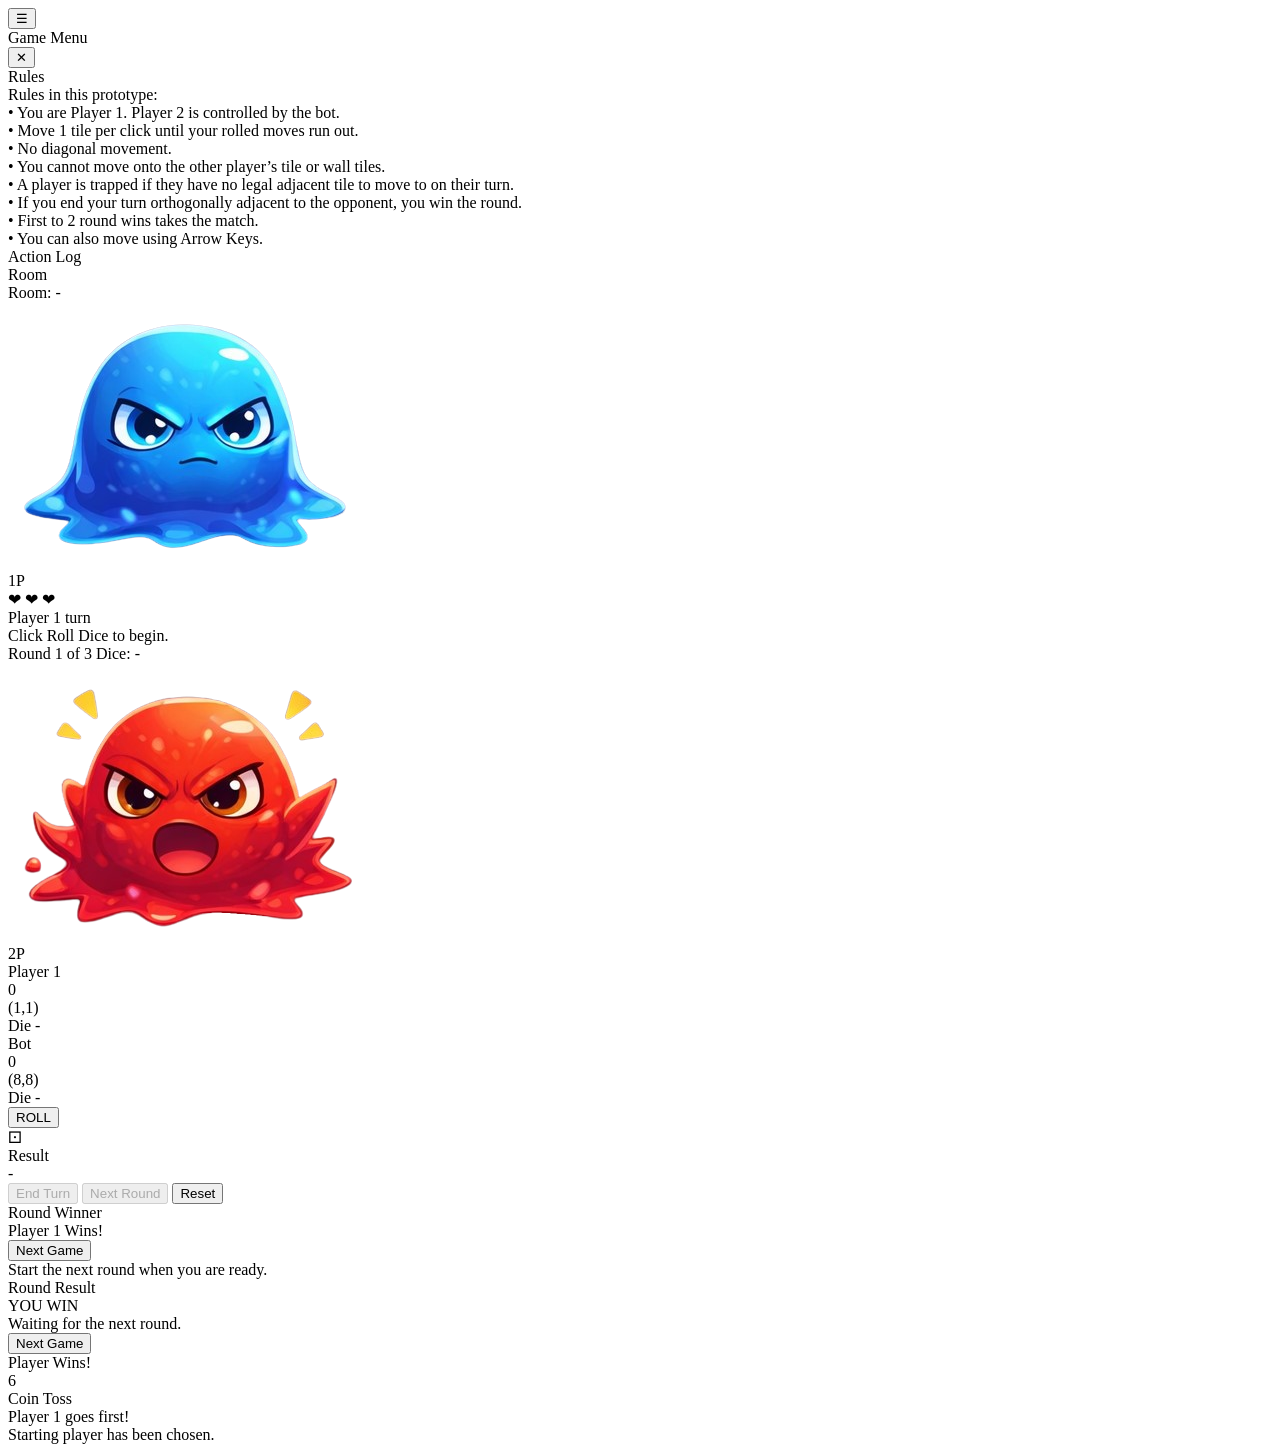
==== index.html @ a13361d9 "Rename mobile_index.html to index.html" ====
<!DOCTYPE html>
<html lang="en">
<head>
  <meta charset="UTF-8" />
  <meta name="viewport" content="width=device-width, initial-scale=1.0, viewport-fit=cover" />
  <title>Dice Corner Duel</title>
  <link rel="stylesheet" href="./style.css" />
</head>
<body>
  <button id="menuToggle" class="menu-toggle floating-menu" aria-label="Open menu">☰</button>

  <div id="drawerOverlay" class="drawer-overlay"></div>

  <aside id="sideDrawer" class="side-drawer">
    <div class="drawer-header">
      <div class="drawer-title">Game Menu</div>
      <button id="closeDrawer" class="drawer-close">✕</button>
    </div>

    <div class="drawer-section">
      <div class="section-title">Rules</div>
      <div class="help">
        Rules in this prototype:<br>
        • You are Player 1. Player 2 is controlled by the bot.<br>
        • Move 1 tile per click until your rolled moves run out.<br>
        • No diagonal movement.<br>
        • You cannot move onto the other player’s tile or wall tiles.<br>
        • A player is trapped if they have no legal adjacent tile to move to on their turn.<br>
        • If you end your turn orthogonally adjacent to the opponent, you win the round.<br>
        • First to 2 round wins takes the match.<br>
        • You can also move using Arrow Keys.
      </div>
    </div>

    <div class="drawer-section">
      <div class="section-title">Action Log</div>
      <div id="log" class="log"></div>
    </div>

    <div class="drawer-section compact-room">
      <div class="section-title">Room</div>
      <div id="roomStatusText" class="status-chip">Room: -</div>
    </div>
  </aside>

  <div class="mobile-shell">
    <div class="phone-frame">
      <div class="phone-notch"></div>

      <main class="game-screen">
        <header class="top-bar wood-panel">
          <div class="portrait-side left-side">
            <div class="portrait-frame blue-ring">
              <img src="./assets/blue-removebg-preview.png" alt="Player 1 portrait" class="portrait-image" onerror="this.style.display='none'">
            </div>
            <div class="badge badge-blue">1P</div>
          </div>

          <div class="center-status">
            <div class="heart-row" aria-hidden="true">
              <span class="heart">❤</span>
              <span class="heart">❤</span>
              <span class="heart">❤</span>
            </div>
            <div id="turnText" class="turn-main">Player 1 turn</div>
            <div id="phaseText" class="phase-sub">Click Roll Dice to begin.</div>
            <div class="meta-row">
              <span id="roundText">Round 1 of 3</span>
              <span id="diceText">Dice: -</span>
            </div>
          </div>

          <div class="portrait-side right-side">
            <div class="portrait-frame red-ring">
              <img src="./assets/red-removebg-preview.png" alt="Player 2 portrait" class="portrait-image" onerror="this.style.display='none'">
            </div>
            <div class="badge badge-red">2P</div>
          </div>
        </header>

        <section class="arena-shell">
          <div class="arena-frame">
            <div id="board" class="board"></div>
          </div>

          <div class="side-stats left-stats wood-mini">
            <div class="stat-label" id="p1Name">Player 1</div>
            <div class="stat-value" id="p1Score">0</div>
            <div class="stat-sub" id="p1Pos">(1,1)</div>
            <div class="stat-dice">Die <span id="p1Dice">-</span></div>
          </div>

          <div class="side-stats right-stats wood-mini">
            <div class="stat-label" id="p2Name">Bot</div>
            <div class="stat-value" id="p2Score">0</div>
            <div class="stat-sub" id="p2Pos">(8,8)</div>
            <div class="stat-dice">Die <span id="p2Dice">-</span></div>
          </div>
        </section>

        <footer class="bottom-panel wood-panel">
          <div class="roll-section">
            <button id="rollBtn" class="roll-button">ROLL</button>
            <div class="dice-readout">
              <div class="mini-die" aria-hidden="true">⚀</div>
              <div class="dice-number-wrap">
                <div class="dice-number-label">Result</div>
                <div class="dice-number" id="mobileDiceValue">-</div>
              </div>
            </div>
          </div>

          <div class="bottom-actions-inline">
            <button id="endTurnBtn" class="secondary action-small" disabled>End Turn</button>
            <button id="newRoundBtn" class="ghost action-small" disabled>Next Round</button>
            <button id="resetMatchBtn" class="ghost action-small danger-outline">Reset</button>
          </div>
        </footer>
      </main>
    </div>
  </div>

  <div id="winnerPopup" class="popup-overlay">
    <div class="popup-card">
      <div class="popup-title">Round Winner</div>
      <div id="winnerPopupText" class="popup-value">Player 1 Wins!</div>
      <div class="popup-actions">
        <button id="nextRoundPopupBtn" class="secondary">Next Game</button>
      </div>
      <div class="popup-subtext">Start the next round when you are ready.</div>
    </div>
  </div>

  <div id="resultPopup" class="popup-overlay">
    <div class="popup-card">
      <div class="popup-title">Round Result</div>
      <div id="resultPopupText" class="popup-value">YOU WIN</div>
      <div id="resultPopupSubtext" class="popup-subtext">Waiting for the next round.</div>
      <div class="popup-actions">
        <button id="resultNextBtn" class="secondary">Next Game</button>
      </div>
    </div>
  </div>

  <div id="winBubble">Player Wins!</div>
  <div id="dicePopBubble">6</div>

  <div id="coinTossPopup" class="popup-overlay">
    <div class="popup-card">
      <div class="popup-title">Coin Toss</div>
      <div id="coinTossText" class="popup-value">Player 1 goes first!</div>
      <div class="popup-subtext">Starting player has been chosen.</div>
    </div>
  </div>

  <script type="module" src="./game.js"></script>
  <script>
    const syncMobileDice = () => {
      const diceText = document.getElementById('diceText');
      const mobileDiceValue = document.getElementById('mobileDiceValue');
      if (!diceText || !mobileDiceValue) return;
      const match = diceText.textContent.match(/Dice:\s*([^|]+)/i);
      mobileDiceValue.textContent = match ? match[1].trim() : '-';
    };

    const obs = new MutationObserver(syncMobileDice);
    window.addEventListener('DOMContentLoaded', () => {
      const diceText = document.getElementById('diceText');
      if (diceText) obs.observe(diceText, { childList: true, characterData: true, subtree: true });
      syncMobileDice();
    });
  </script>
</body>
</html>
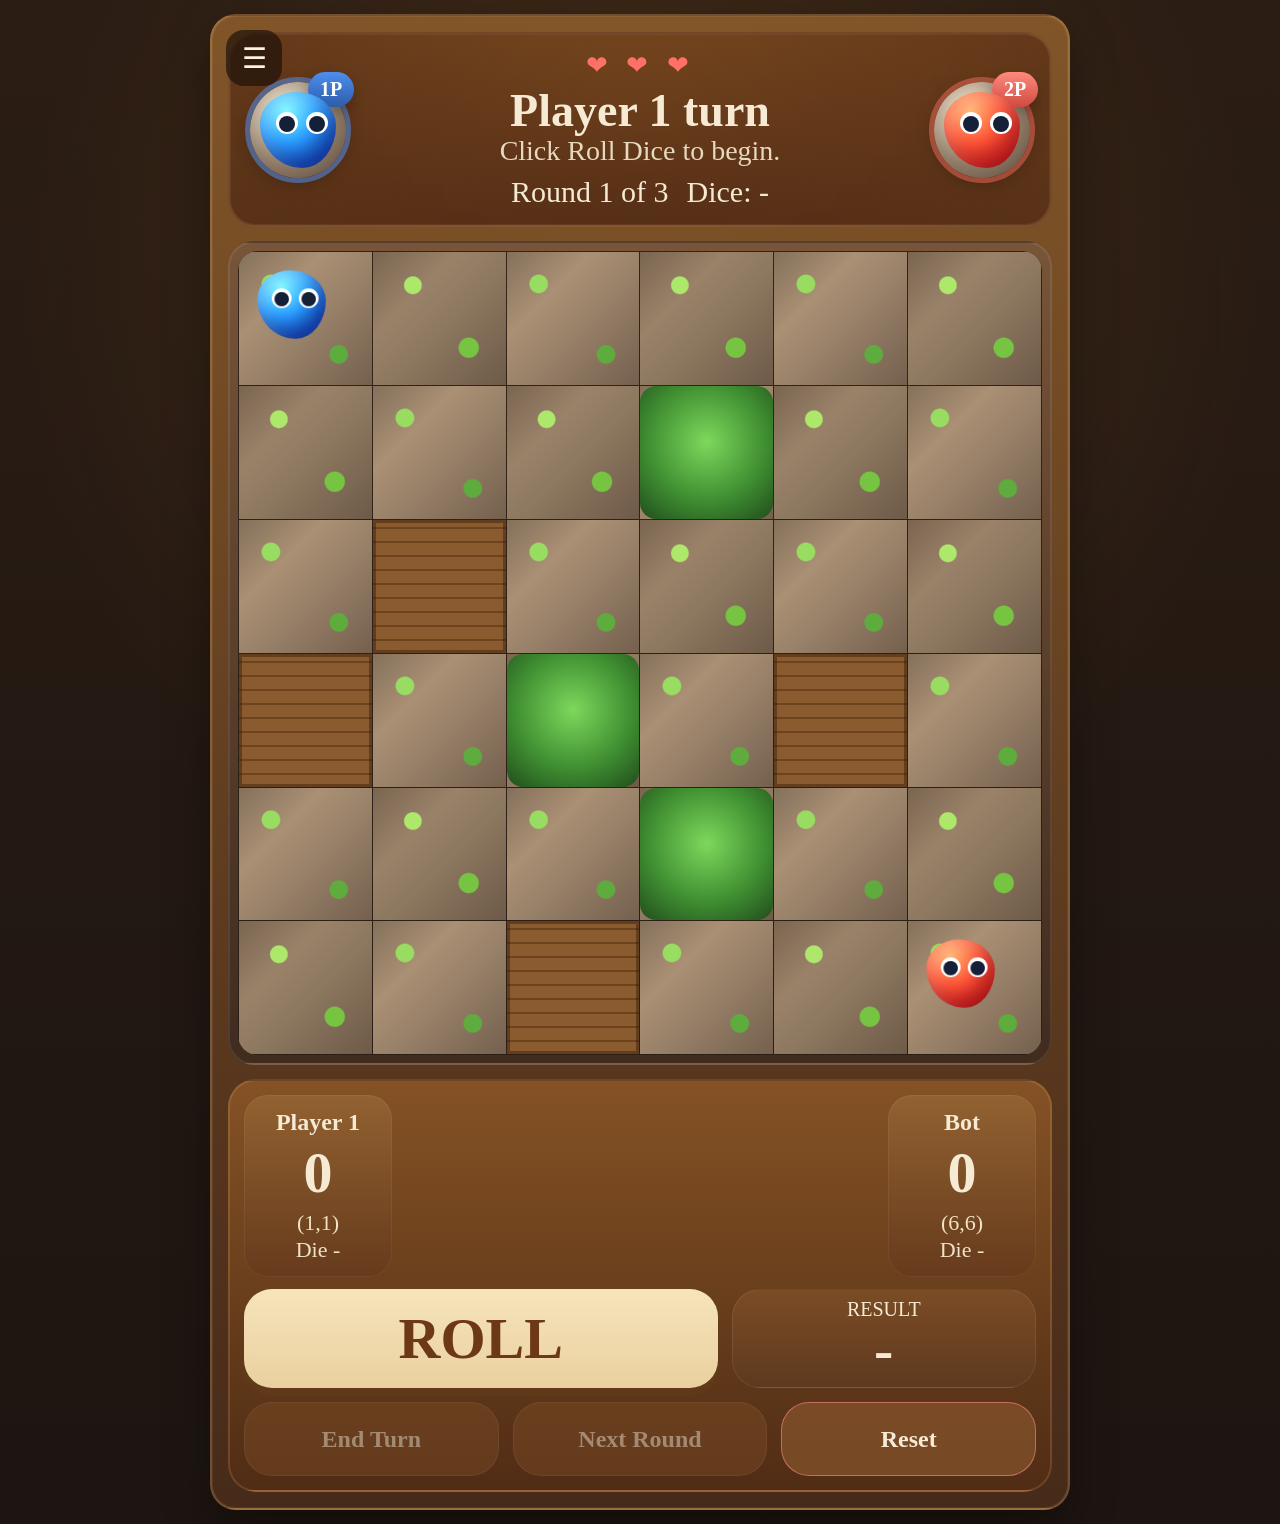
==== commit 6fa0dbee: "Add files via upload" ====
--- a/index.html
+++ b/index.html
@@ -2,173 +2,87 @@
 <html lang="en">
 <head>
   <meta charset="UTF-8" />
-  <meta name="viewport" content="width=device-width, initial-scale=1.0, viewport-fit=cover" />
+  <meta name="viewport" content="width=device-width, initial-scale=1.0" />
   <title>Dice Corner Duel</title>
   <link rel="stylesheet" href="./style.css" />
 </head>
 <body>
-  <button id="menuToggle" class="menu-toggle floating-menu" aria-label="Open menu">☰</button>
+  <div class="app-shell">
+    <div class="game-frame">
+      <button class="menu-fab" aria-label="Menu">☰</button>
 
-  <div id="drawerOverlay" class="drawer-overlay"></div>
+      <header class="top-panel">
+        <div class="avatar-side">
+          <div class="avatar-ring blue">
+            <div class="avatar-badge">1P</div>
+            <div class="slime blue"></div>
+          </div>
+        </div>
 
-  <aside id="sideDrawer" class="side-drawer">
-    <div class="drawer-header">
-      <div class="drawer-title">Game Menu</div>
-      <button id="closeDrawer" class="drawer-close">✕</button>
-    </div>
+        <div class="center-status">
+          <div class="hearts">❤ ❤ ❤</div>
+          <div id="turnText" class="turn-text">Player 1 turn</div>
+          <div id="phaseText" class="phase-text">Click Roll Dice to begin.</div>
+          <div class="meta-line">
+            <span id="roundText">Round 1 of 3</span>
+            <span id="diceText">Dice: -</span>
+          </div>
+        </div>
 
-    <div class="drawer-section">
-      <div class="section-title">Rules</div>
-      <div class="help">
-        Rules in this prototype:<br>
-        • You are Player 1. Player 2 is controlled by the bot.<br>
-        • Move 1 tile per click until your rolled moves run out.<br>
-        • No diagonal movement.<br>
-        • You cannot move onto the other player’s tile or wall tiles.<br>
-        • A player is trapped if they have no legal adjacent tile to move to on their turn.<br>
-        • If you end your turn orthogonally adjacent to the opponent, you win the round.<br>
-        • First to 2 round wins takes the match.<br>
-        • You can also move using Arrow Keys.
-      </div>
-    </div>
+        <div class="avatar-side">
+          <div class="avatar-ring red">
+            <div class="avatar-badge red-badge">2P</div>
+            <div class="slime red"></div>
+          </div>
+        </div>
+      </header>
 
-    <div class="drawer-section">
-      <div class="section-title">Action Log</div>
-      <div id="log" class="log"></div>
-    </div>
+      <section class="board-shell">
+        <div id="board" class="board"></div>
+      </section>
 
-    <div class="drawer-section compact-room">
-      <div class="section-title">Room</div>
-      <div id="roomStatusText" class="status-chip">Room: -</div>
-    </div>
-  </aside>
-
-  <div class="mobile-shell">
-    <div class="phone-frame">
-      <div class="phone-notch"></div>
-
-      <main class="game-screen">
-        <header class="top-bar wood-panel">
-          <div class="portrait-side left-side">
-            <div class="portrait-frame blue-ring">
-              <img src="./assets/blue-removebg-preview.png" alt="Player 1 portrait" class="portrait-image" onerror="this.style.display='none'">
-            </div>
-            <div class="badge badge-blue">1P</div>
+      <section class="bottom-panel">
+        <div class="score-strip">
+          <div class="score-card">
+            <div class="score-title">Player 1</div>
+            <div id="p1Score" class="score-value">0</div>
+            <div id="p1Pos" class="score-meta">(1,1)</div>
+            <div id="p1Dice" class="score-meta">Die -</div>
           </div>
 
-          <div class="center-status">
-            <div class="heart-row" aria-hidden="true">
-              <span class="heart">❤</span>
-              <span class="heart">❤</span>
-              <span class="heart">❤</span>
-            </div>
-            <div id="turnText" class="turn-main">Player 1 turn</div>
-            <div id="phaseText" class="phase-sub">Click Roll Dice to begin.</div>
-            <div class="meta-row">
-              <span id="roundText">Round 1 of 3</span>
-              <span id="diceText">Dice: -</span>
-            </div>
+          <div class="score-card score-card-right">
+            <div class="score-title">Bot</div>
+            <div id="p2Score" class="score-value">0</div>
+            <div id="p2Pos" class="score-meta">(6,6)</div>
+            <div id="p2Dice" class="score-meta">Die -</div>
           </div>
+        </div>
 
-          <div class="portrait-side right-side">
-            <div class="portrait-frame red-ring">
-              <img src="./assets/red-removebg-preview.png" alt="Player 2 portrait" class="portrait-image" onerror="this.style.display='none'">
-            </div>
-            <div class="badge badge-red">2P</div>
+        <div class="controls">
+          <button id="rollBtn" class="btn btn-roll">ROLL</button>
+          <div class="result-card">
+            <div class="result-label">RESULT</div>
+            <div id="resultValue" class="result-value">-</div>
           </div>
-        </header>
+        </div>
 
-        <section class="arena-shell">
-          <div class="arena-frame">
-            <div id="board" class="board"></div>
-          </div>
-
-          <div class="side-stats left-stats wood-mini">
-            <div class="stat-label" id="p1Name">Player 1</div>
-            <div class="stat-value" id="p1Score">0</div>
-            <div class="stat-sub" id="p1Pos">(1,1)</div>
-            <div class="stat-dice">Die <span id="p1Dice">-</span></div>
-          </div>
-
-          <div class="side-stats right-stats wood-mini">
-            <div class="stat-label" id="p2Name">Bot</div>
-            <div class="stat-value" id="p2Score">0</div>
-            <div class="stat-sub" id="p2Pos">(8,8)</div>
-            <div class="stat-dice">Die <span id="p2Dice">-</span></div>
-          </div>
-        </section>
-
-        <footer class="bottom-panel wood-panel">
-          <div class="roll-section">
-            <button id="rollBtn" class="roll-button">ROLL</button>
-            <div class="dice-readout">
-              <div class="mini-die" aria-hidden="true">⚀</div>
-              <div class="dice-number-wrap">
-                <div class="dice-number-label">Result</div>
-                <div class="dice-number" id="mobileDiceValue">-</div>
-              </div>
-            </div>
-          </div>
-
-          <div class="bottom-actions-inline">
-            <button id="endTurnBtn" class="secondary action-small" disabled>End Turn</button>
-            <button id="newRoundBtn" class="ghost action-small" disabled>Next Round</button>
-            <button id="resetMatchBtn" class="ghost action-small danger-outline">Reset</button>
-          </div>
-        </footer>
-      </main>
+        <div class="controls controls-bottom">
+          <button id="endTurnBtn" class="btn btn-secondary">End Turn</button>
+          <button id="newRoundBtn" class="btn btn-secondary" disabled>Next Round</button>
+          <button id="resetMatchBtn" class="btn btn-secondary danger">Reset</button>
+        </div>
+      </section>
     </div>
   </div>
 
-  <div id="winnerPopup" class="popup-overlay">
+  <div id="resultPopup" class="popup-backdrop hidden">
     <div class="popup-card">
-      <div class="popup-title">Round Winner</div>
-      <div id="winnerPopupText" class="popup-value">Player 1 Wins!</div>
-      <div class="popup-actions">
-        <button id="nextRoundPopupBtn" class="secondary">Next Game</button>
-      </div>
-      <div class="popup-subtext">Start the next round when you are ready.</div>
+      <div id="resultPopupText" class="popup-title">YOU WIN</div>
+      <div id="resultPopupSubtext" class="popup-subtitle">Waiting for the next round.</div>
+      <button id="resultNextBtn" class="btn btn-roll popup-btn">Continue</button>
     </div>
   </div>
 
-  <div id="resultPopup" class="popup-overlay">
-    <div class="popup-card">
-      <div class="popup-title">Round Result</div>
-      <div id="resultPopupText" class="popup-value">YOU WIN</div>
-      <div id="resultPopupSubtext" class="popup-subtext">Waiting for the next round.</div>
-      <div class="popup-actions">
-        <button id="resultNextBtn" class="secondary">Next Game</button>
-      </div>
-    </div>
-  </div>
-
-  <div id="winBubble">Player Wins!</div>
-  <div id="dicePopBubble">6</div>
-
-  <div id="coinTossPopup" class="popup-overlay">
-    <div class="popup-card">
-      <div class="popup-title">Coin Toss</div>
-      <div id="coinTossText" class="popup-value">Player 1 goes first!</div>
-      <div class="popup-subtext">Starting player has been chosen.</div>
-    </div>
-  </div>
-
-  <script type="module" src="./game.js"></script>
-  <script>
-    const syncMobileDice = () => {
-      const diceText = document.getElementById('diceText');
-      const mobileDiceValue = document.getElementById('mobileDiceValue');
-      if (!diceText || !mobileDiceValue) return;
-      const match = diceText.textContent.match(/Dice:\s*([^|]+)/i);
-      mobileDiceValue.textContent = match ? match[1].trim() : '-';
-    };
-
-    const obs = new MutationObserver(syncMobileDice);
-    window.addEventListener('DOMContentLoaded', () => {
-      const diceText = document.getElementById('diceText');
-      if (diceText) obs.observe(diceText, { childList: true, characterData: true, subtree: true });
-      syncMobileDice();
-    });
-  </script>
+  <script src="./game.js"></script>
 </body>
 </html>
--- a/style.css
+++ b/style.css
@@ -0,0 +1,385 @@
+* { box-sizing: border-box; }
+html, body {
+  margin: 0;
+  min-height: 100%;
+  background:
+    radial-gradient(circle at 50% 20%, rgba(140, 90, 35, 0.28), transparent 45%),
+    linear-gradient(180deg, #2b1d14 0%, #1d1511 100%);
+  color: #f6ead4;
+  font-family: Georgia, "Times New Roman", serif;
+}
+
+body {
+  display: flex;
+  justify-content: center;
+  padding: 14px;
+}
+
+.app-shell {
+  width: min(100%, 860px);
+}
+
+.game-frame {
+  position: relative;
+  background: linear-gradient(180deg, rgba(136, 90, 42, 0.92), rgba(74, 44, 26, 0.94));
+  border: 2px solid rgba(232, 184, 122, 0.25);
+  border-radius: 26px;
+  box-shadow:
+    0 18px 45px rgba(0, 0, 0, 0.35),
+    inset 0 0 0 1px rgba(255,255,255,0.06);
+  overflow: hidden;
+  padding: 16px;
+}
+
+.menu-fab {
+  position: absolute;
+  left: 14px;
+  top: 14px;
+  width: 56px;
+  height: 56px;
+  border-radius: 18px;
+  border: none;
+  background: rgba(25, 14, 9, 0.66);
+  color: #fff3df;
+  font-size: 28px;
+  z-index: 10;
+}
+
+.top-panel {
+  min-height: 140px;
+  background: radial-gradient(circle at 50% 50%, rgba(79, 39, 17, 0.4), rgba(89, 49, 23, 0.82)),
+              linear-gradient(180deg, rgba(145, 92, 40, 0.92), rgba(88, 49, 24, 0.95));
+  border-radius: 28px;
+  border: 2px solid rgba(230, 179, 118, 0.18);
+  display: grid;
+  grid-template-columns: 108px 1fr 108px;
+  align-items: center;
+  padding: 16px 14px;
+  gap: 8px;
+  box-shadow: inset 0 0 0 1px rgba(255,255,255,0.05);
+}
+
+.avatar-side {
+  display: flex;
+  justify-content: center;
+  align-items: center;
+}
+
+.avatar-ring {
+  width: 96px;
+  height: 96px;
+  border-radius: 50%;
+  position: relative;
+  display: grid;
+  place-items: center;
+  background: radial-gradient(circle at 35% 30%, #f2e6d0, #8f7b66 58%, #564537 100%);
+  box-shadow: 0 6px 18px rgba(0,0,0,0.24);
+}
+.avatar-ring.blue { outline: 5px solid rgba(85, 142, 233, 0.55); }
+.avatar-ring.red { outline: 5px solid rgba(230, 102, 88, 0.55); }
+
+.avatar-badge {
+  position: absolute;
+  top: -10px;
+  right: -8px;
+  min-width: 46px;
+  padding: 6px 10px;
+  border-radius: 18px;
+  font-size: 20px;
+  font-weight: 700;
+  text-align: center;
+  background: linear-gradient(180deg, #4d8ef0, #2d5ca8);
+  color: white;
+  box-shadow: 0 6px 14px rgba(0,0,0,0.24);
+}
+.red-badge {
+  background: linear-gradient(180deg, #ff8a7d, #d14a42);
+}
+
+.center-status {
+  text-align: center;
+  padding: 0 10px;
+}
+.hearts {
+  color: #ff7167;
+  font-size: 26px;
+  margin-bottom: 6px;
+  letter-spacing: 6px;
+}
+.turn-text {
+  font-size: clamp(28px, 4vw, 46px);
+  font-weight: 700;
+  line-height: 1.05;
+}
+.phase-text {
+  font-size: clamp(18px, 2.6vw, 28px);
+  color: #efe2c8;
+  opacity: 0.95;
+}
+.meta-line {
+  display: flex;
+  justify-content: center;
+  gap: 18px;
+  margin-top: 8px;
+  font-size: clamp(18px, 2.4vw, 30px);
+}
+
+.board-shell {
+  margin-top: 14px;
+  padding: 8px;
+  border-radius: 26px;
+  background: linear-gradient(180deg, rgba(120, 86, 61, 0.8), rgba(62, 43, 31, 0.9));
+  border: 2px solid rgba(255,255,255,0.08);
+}
+
+.board {
+  width: 100%;
+  aspect-ratio: 1 / 1;
+  display: grid;
+  grid-template-columns: repeat(6, 1fr);
+  grid-template-rows: repeat(6, 1fr);
+  gap: 1px;
+  background: rgba(40, 28, 20, 0.85);
+  border-radius: 20px;
+  padding: 1px;
+  overflow: hidden;
+  position: relative;
+}
+
+.cell {
+  position: relative;
+  width: 100%;
+  aspect-ratio: 1 / 1;
+  border: none;
+  margin: 0;
+  padding: 0;
+  overflow: hidden;
+  background: transparent;
+}
+
+.layer {
+  position: absolute;
+  inset: 0;
+  background-position: center;
+  background-size: cover;
+  background-repeat: no-repeat;
+}
+.layer.ground { z-index: 1; }
+.layer.block { z-index: 3; }
+.layer.fx.valid {
+  z-index: 2;
+  box-shadow: inset 0 0 0 3px rgba(254, 241, 169, 0.95);
+}
+.layer.fx.selected {
+  z-index: 4;
+  box-shadow: inset 0 0 0 4px rgba(112, 182, 255, 0.98);
+}
+.layer.actor {
+  z-index: 5;
+  transform: scale(0.9);
+  will-change: transform;
+}
+.layer.actor.slide-in {
+  animation: actorSlideIn 220ms cubic-bezier(0.22, 1, 0.36, 1);
+}
+.layer.actor.slide-in::after {
+  content: "";
+  position: absolute;
+  inset: 16%;
+  border-radius: 50%;
+  box-shadow: 0 0 0 0 rgba(255,255,255,0.2);
+  animation: actorLandingGlow 220ms ease-out;
+}
+@keyframes actorSlideIn {
+  from { transform: translate(var(--from-x, 0), var(--from-y, 0)) scale(0.9); }
+  to { transform: translate(0, 0) scale(0.9); }
+}
+@keyframes actorLandingGlow {
+  from { opacity: .5; transform: scale(.82); }
+  to { opacity: 0; transform: scale(1.18); }
+}
+
+.bottom-panel {
+  margin-top: 14px;
+  border-radius: 28px;
+  background: linear-gradient(180deg, rgba(135, 84, 37, 0.95), rgba(81, 45, 21, 0.96));
+  border: 2px solid rgba(230, 179, 118, 0.18);
+  padding: 14px;
+}
+
+.score-strip {
+  display: flex;
+  justify-content: space-between;
+  gap: 12px;
+  margin-bottom: 12px;
+}
+.score-card {
+  width: 148px;
+  border-radius: 24px;
+  padding: 14px 12px;
+  background: linear-gradient(180deg, rgba(146, 98, 49, 0.96), rgba(102, 58, 28, 0.96));
+  box-shadow: inset 0 0 0 1px rgba(255,255,255,0.06);
+  text-align: center;
+}
+.score-card-right { margin-left: auto; }
+.score-title {
+  font-size: 24px;
+  font-weight: 700;
+}
+.score-value {
+  font-size: 58px;
+  line-height: 1;
+  font-weight: 700;
+  margin: 8px 0;
+}
+.score-meta {
+  font-size: 22px;
+  line-height: 1.2;
+  color: #f0e2c6;
+}
+
+.controls {
+  display: grid;
+  grid-template-columns: 1.4fr .9fr;
+  gap: 14px;
+}
+.controls-bottom {
+  grid-template-columns: 1fr 1fr 1fr;
+  margin-top: 14px;
+}
+
+.btn {
+  border: none;
+  border-radius: 28px;
+  min-height: 96px;
+  font-family: inherit;
+  font-weight: 700;
+  cursor: pointer;
+  transition: transform .12s ease, opacity .12s ease;
+}
+.btn:active { transform: scale(.985); }
+.btn:disabled { opacity: .48; cursor: not-allowed; }
+
+.btn-roll {
+  background: linear-gradient(180deg, #f6e4bb, #ead09f);
+  color: #6c3818;
+  font-size: clamp(34px, 5vw, 58px);
+  box-shadow: 0 8px 0 rgba(104, 65, 31, 0.28);
+}
+.btn-secondary {
+  min-height: 74px;
+  background: rgba(126, 79, 40, 0.86);
+  color: #f7ebd7;
+  font-size: 24px;
+  border: 1px solid rgba(255,255,255,0.12);
+}
+.btn-secondary.danger {
+  border-color: rgba(255, 142, 142, 0.55);
+}
+
+.result-card {
+  min-height: 96px;
+  border-radius: 28px;
+  background: linear-gradient(180deg, rgba(126, 79, 40, 0.86), rgba(95, 58, 31, 0.9));
+  display: grid;
+  place-items: center;
+  border: 1px solid rgba(255,255,255,0.08);
+}
+.result-label {
+  font-size: 20px;
+  margin-top: 8px;
+}
+.result-value {
+  font-size: 58px;
+  line-height: 1;
+  font-weight: 700;
+  margin-bottom: 8px;
+}
+
+.popup-backdrop {
+  position: fixed;
+  inset: 0;
+  background: rgba(8, 7, 8, 0.55);
+  display: grid;
+  place-items: center;
+  padding: 20px;
+}
+.popup-backdrop.hidden { display: none; }
+.popup-card {
+  width: min(90vw, 420px);
+  border-radius: 28px;
+  background: linear-gradient(180deg, rgba(145, 92, 40, 0.98), rgba(88, 49, 24, 0.98));
+  padding: 24px;
+  text-align: center;
+  border: 2px solid rgba(255,255,255,0.08);
+}
+.popup-title {
+  font-size: 40px;
+  font-weight: 700;
+}
+.popup-subtitle {
+  margin-top: 8px;
+  font-size: 20px;
+}
+.popup-btn {
+  width: 100%;
+  margin-top: 16px;
+}
+
+.slime {
+  width: 76px;
+  height: 76px;
+  position: relative;
+  border-radius: 48% 52% 44% 56% / 42% 44% 56% 58%;
+  box-shadow:
+    inset -10px -14px 18px rgba(0,0,0,0.18),
+    inset 8px 10px 18px rgba(255,255,255,0.2);
+}
+.slime.blue {
+  background: radial-gradient(circle at 35% 25%, #7cf8ff, #299cff 42%, #174cc8 73%, #11318a 100%);
+}
+.slime.red {
+  background: radial-gradient(circle at 35% 25%, #ffb36e, #ff5538 42%, #df2222 73%, #891112 100%);
+}
+.slime::before,
+.slime::after {
+  content: "";
+  position: absolute;
+  background: white;
+  border-radius: 50%;
+}
+.slime::before {
+  width: 22px; height: 22px; left: 16px; top: 20px;
+  box-shadow: 30px 0 0 white;
+}
+.slime::after {
+  width: 16px; height: 16px; left: 19px; top: 24px;
+  background: #142038;
+  box-shadow: 30px 0 0 #142038;
+}
+.cell-slime {
+  position: absolute;
+  inset: 10%;
+}
+
+@media (max-width: 640px) {
+  body { padding: 8px; }
+  .game-frame { padding: 10px; border-radius: 18px; }
+  .top-panel { grid-template-columns: 84px 1fr 84px; min-height: 124px; padding: 12px 10px; }
+  .avatar-ring { width: 74px; height: 74px; }
+  .avatar-badge { font-size: 16px; min-width: 38px; }
+  .slime { width: 58px; height: 58px; }
+  .score-card { width: 110px; padding: 10px 8px; }
+  .score-title { font-size: 18px; }
+  .score-value { font-size: 42px; }
+  .score-meta { font-size: 18px; }
+  .btn { min-height: 84px; }
+  .btn-secondary { min-height: 64px; font-size: 20px; }
+}
+
+@media (max-width: 460px) {
+  .top-panel { grid-template-columns: 72px 1fr 72px; }
+  .avatar-ring { width: 64px; height: 64px; }
+  .slime { width: 50px; height: 50px; }
+  .score-card { width: 98px; }
+}
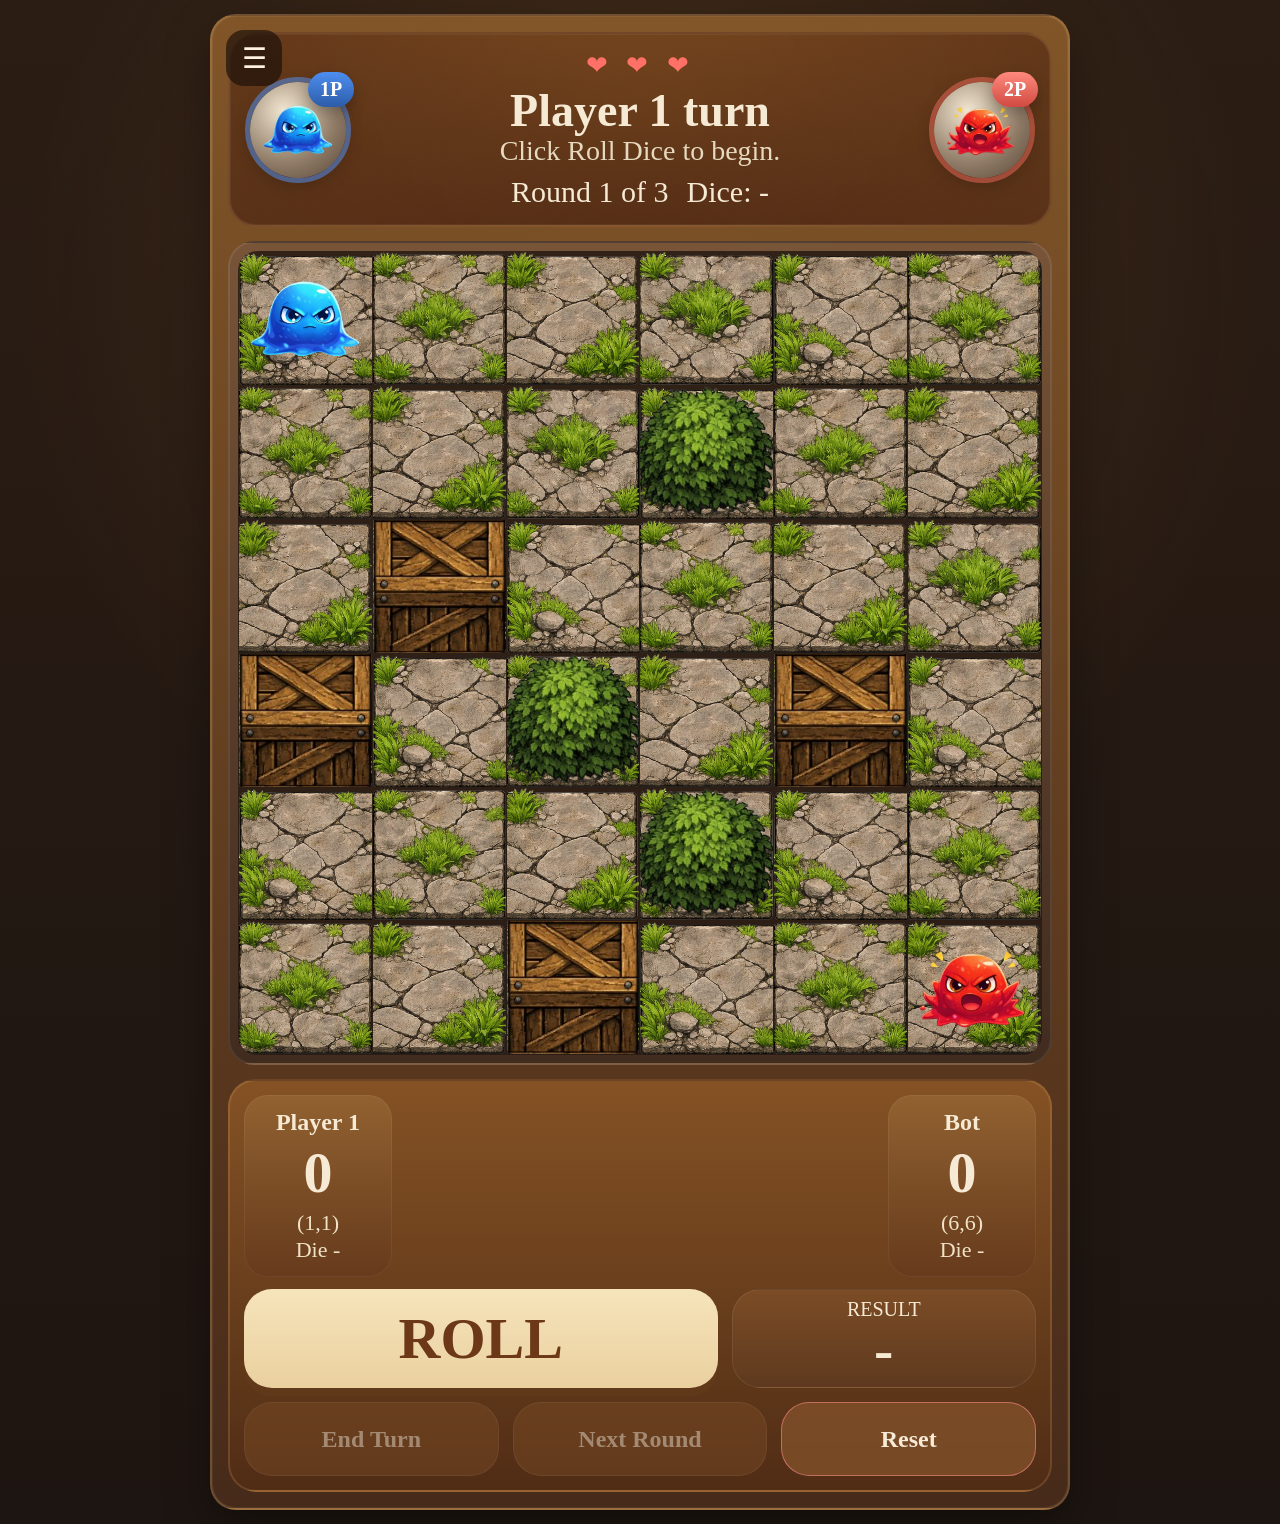
==== commit cc887122: "Add files via upload" ====
--- a/index.html
+++ b/index.html
@@ -4,7 +4,7 @@
   <meta charset="UTF-8" />
   <meta name="viewport" content="width=device-width, initial-scale=1.0" />
   <title>Dice Corner Duel</title>
-  <link rel="stylesheet" href="./style.css" />
+  <link rel="stylesheet" href="style.css" />
 </head>
 <body>
   <div class="app-shell">
@@ -15,7 +15,7 @@
         <div class="avatar-side">
           <div class="avatar-ring blue">
             <div class="avatar-badge">1P</div>
-            <div class="slime blue"></div>
+            <div class="avatar-image" style="background-image:url('assets/blue-removebg-preview.png')"></div>
           </div>
         </div>
 
@@ -32,7 +32,7 @@
         <div class="avatar-side">
           <div class="avatar-ring red">
             <div class="avatar-badge red-badge">2P</div>
-            <div class="slime red"></div>
+            <div class="avatar-image" style="background-image:url('assets/red-removebg-preview.png')"></div>
           </div>
         </div>
       </header>
@@ -68,7 +68,7 @@
 
         <div class="controls controls-bottom">
           <button id="endTurnBtn" class="btn btn-secondary">End Turn</button>
-          <button id="newRoundBtn" class="btn btn-secondary" disabled>Next Round</button>
+          <button id="newRoundBtn" class="btn btn-secondary">Next Round</button>
           <button id="resetMatchBtn" class="btn btn-secondary danger">Reset</button>
         </div>
       </section>
@@ -78,11 +78,11 @@
   <div id="resultPopup" class="popup-backdrop hidden">
     <div class="popup-card">
       <div id="resultPopupText" class="popup-title">YOU WIN</div>
-      <div id="resultPopupSubtext" class="popup-subtitle">Waiting for the next round.</div>
-      <button id="resultNextBtn" class="btn btn-roll popup-btn">Continue</button>
+      <div id="resultPopupSubtext" class="popup-subtitle">Tap Next Round to continue.</div>
+      <button id="resultNextBtn" class="btn btn-roll popup-btn">Next Round</button>
     </div>
   </div>
 
-  <script src="./game.js"></script>
+  <script src="game.js"></script>
 </body>
 </html>
--- a/style.css
+++ b/style.css
@@ -8,29 +8,22 @@
   color: #f6ead4;
   font-family: Georgia, "Times New Roman", serif;
 }
-
 body {
   display: flex;
   justify-content: center;
   padding: 14px;
 }
-
-.app-shell {
-  width: min(100%, 860px);
-}
+.app-shell { width: min(100%, 860px); }
 
 .game-frame {
   position: relative;
   background: linear-gradient(180deg, rgba(136, 90, 42, 0.92), rgba(74, 44, 26, 0.94));
   border: 2px solid rgba(232, 184, 122, 0.25);
   border-radius: 26px;
-  box-shadow:
-    0 18px 45px rgba(0, 0, 0, 0.35),
-    inset 0 0 0 1px rgba(255,255,255,0.06);
+  box-shadow: 0 18px 45px rgba(0, 0, 0, 0.35), inset 0 0 0 1px rgba(255,255,255,0.06);
   overflow: hidden;
   padding: 16px;
 }
-
 .menu-fab {
   position: absolute;
   left: 14px;
@@ -58,80 +51,37 @@
   gap: 8px;
   box-shadow: inset 0 0 0 1px rgba(255,255,255,0.05);
 }
-
-.avatar-side {
-  display: flex;
-  justify-content: center;
-  align-items: center;
-}
-
+.avatar-side { display: flex; justify-content: center; align-items: center; }
 .avatar-ring {
-  width: 96px;
-  height: 96px;
-  border-radius: 50%;
-  position: relative;
-  display: grid;
-  place-items: center;
+  width: 96px; height: 96px; border-radius: 50%; position: relative;
+  display: grid; place-items: center;
   background: radial-gradient(circle at 35% 30%, #f2e6d0, #8f7b66 58%, #564537 100%);
   box-shadow: 0 6px 18px rgba(0,0,0,0.24);
 }
 .avatar-ring.blue { outline: 5px solid rgba(85, 142, 233, 0.55); }
 .avatar-ring.red { outline: 5px solid rgba(230, 102, 88, 0.55); }
-
 .avatar-badge {
-  position: absolute;
-  top: -10px;
-  right: -8px;
-  min-width: 46px;
-  padding: 6px 10px;
-  border-radius: 18px;
-  font-size: 20px;
-  font-weight: 700;
-  text-align: center;
-  background: linear-gradient(180deg, #4d8ef0, #2d5ca8);
-  color: white;
-  box-shadow: 0 6px 14px rgba(0,0,0,0.24);
-}
-.red-badge {
-  background: linear-gradient(180deg, #ff8a7d, #d14a42);
-}
-
-.center-status {
-  text-align: center;
-  padding: 0 10px;
-}
-.hearts {
-  color: #ff7167;
-  font-size: 26px;
-  margin-bottom: 6px;
-  letter-spacing: 6px;
-}
-.turn-text {
-  font-size: clamp(28px, 4vw, 46px);
-  font-weight: 700;
-  line-height: 1.05;
-}
-.phase-text {
-  font-size: clamp(18px, 2.6vw, 28px);
-  color: #efe2c8;
-  opacity: 0.95;
-}
-.meta-line {
-  display: flex;
-  justify-content: center;
-  gap: 18px;
-  margin-top: 8px;
-  font-size: clamp(18px, 2.4vw, 30px);
-}
+  position: absolute; top: -10px; right: -8px; min-width: 46px;
+  padding: 6px 10px; border-radius: 18px; font-size: 20px; font-weight: 700; text-align: center;
+  background: linear-gradient(180deg, #4d8ef0, #2d5ca8); color: white;
+  box-shadow: 0 6px 14px rgba(0,0,0,0.24); z-index: 2;
+}
+.red-badge { background: linear-gradient(180deg, #ff8a7d, #d14a42); }
+.avatar-image {
+  width: 76px; height: 76px;
+  background-position: center; background-repeat: no-repeat; background-size: contain;
+}
+.center-status { text-align: center; padding: 0 10px; }
+.hearts { color: #ff7167; font-size: 26px; margin-bottom: 6px; letter-spacing: 6px; }
+.turn-text { font-size: clamp(28px, 4vw, 46px); font-weight: 700; line-height: 1.05; }
+.phase-text { font-size: clamp(18px, 2.6vw, 28px); color: #efe2c8; opacity: 0.95; }
+.meta-line { display: flex; justify-content: center; gap: 18px; margin-top: 8px; font-size: clamp(18px, 2.4vw, 30px); }
 
 .board-shell {
-  margin-top: 14px;
-  padding: 8px;
-  border-radius: 26px;
+  margin-top: 14px; padding: 8px; border-radius: 26px;
   background: linear-gradient(180deg, rgba(120, 86, 61, 0.8), rgba(62, 43, 31, 0.9));
   border: 2px solid rgba(255,255,255,0.08);
 }
-
 .board {
   width: 100%;
   aspect-ratio: 1 / 1;
@@ -139,13 +89,12 @@
   grid-template-columns: repeat(6, 1fr);
   grid-template-rows: repeat(6, 1fr);
   gap: 1px;
-  background: rgba(40, 28, 20, 0.85);
+  background: rgba(40, 28, 20, 0.88);
   border-radius: 20px;
   padding: 1px;
   overflow: hidden;
   position: relative;
 }
-
 .cell {
   position: relative;
   width: 100%;
@@ -156,7 +105,6 @@
   overflow: hidden;
   background: transparent;
 }
-
 .layer {
   position: absolute;
   inset: 0;
@@ -178,6 +126,8 @@
   z-index: 5;
   transform: scale(0.9);
   will-change: transform;
+  background-size: contain;
+  background-repeat: no-repeat;
 }
 .layer.actor.slide-in {
   animation: actorSlideIn 220ms cubic-bezier(0.22, 1, 0.36, 1);
@@ -206,13 +156,7 @@
   border: 2px solid rgba(230, 179, 118, 0.18);
   padding: 14px;
 }
-
-.score-strip {
-  display: flex;
-  justify-content: space-between;
-  gap: 12px;
-  margin-bottom: 12px;
-}
+.score-strip { display: flex; justify-content: space-between; gap: 12px; margin-bottom: 12px; }
 .score-card {
   width: 148px;
   border-radius: 24px;
@@ -222,145 +166,50 @@
   text-align: center;
 }
 .score-card-right { margin-left: auto; }
-.score-title {
-  font-size: 24px;
-  font-weight: 700;
-}
-.score-value {
-  font-size: 58px;
-  line-height: 1;
-  font-weight: 700;
-  margin: 8px 0;
-}
-.score-meta {
-  font-size: 22px;
-  line-height: 1.2;
-  color: #f0e2c6;
-}
-
-.controls {
-  display: grid;
-  grid-template-columns: 1.4fr .9fr;
-  gap: 14px;
-}
-.controls-bottom {
-  grid-template-columns: 1fr 1fr 1fr;
-  margin-top: 14px;
-}
-
+.score-title { font-size: 24px; font-weight: 700; }
+.score-value { font-size: 58px; line-height: 1; font-weight: 700; margin: 8px 0; }
+.score-meta { font-size: 22px; line-height: 1.2; color: #f0e2c6; }
+
+.controls { display: grid; grid-template-columns: 1.4fr .9fr; gap: 14px; }
+.controls-bottom { grid-template-columns: 1fr 1fr 1fr; margin-top: 14px; }
 .btn {
-  border: none;
-  border-radius: 28px;
-  min-height: 96px;
-  font-family: inherit;
-  font-weight: 700;
-  cursor: pointer;
+  border: none; border-radius: 28px; min-height: 96px;
+  font-family: inherit; font-weight: 700; cursor: pointer;
   transition: transform .12s ease, opacity .12s ease;
 }
 .btn:active { transform: scale(.985); }
 .btn:disabled { opacity: .48; cursor: not-allowed; }
-
 .btn-roll {
   background: linear-gradient(180deg, #f6e4bb, #ead09f);
-  color: #6c3818;
-  font-size: clamp(34px, 5vw, 58px);
+  color: #6c3818; font-size: clamp(34px, 5vw, 58px);
   box-shadow: 0 8px 0 rgba(104, 65, 31, 0.28);
 }
 .btn-secondary {
-  min-height: 74px;
-  background: rgba(126, 79, 40, 0.86);
-  color: #f7ebd7;
-  font-size: 24px;
-  border: 1px solid rgba(255,255,255,0.12);
-}
-.btn-secondary.danger {
-  border-color: rgba(255, 142, 142, 0.55);
-}
-
+  min-height: 74px; background: rgba(126, 79, 40, 0.86); color: #f7ebd7;
+  font-size: 24px; border: 1px solid rgba(255,255,255,0.12);
+}
+.btn-secondary.danger { border-color: rgba(255, 142, 142, 0.55); }
 .result-card {
-  min-height: 96px;
-  border-radius: 28px;
+  min-height: 96px; border-radius: 28px;
   background: linear-gradient(180deg, rgba(126, 79, 40, 0.86), rgba(95, 58, 31, 0.9));
-  display: grid;
-  place-items: center;
-  border: 1px solid rgba(255,255,255,0.08);
-}
-.result-label {
-  font-size: 20px;
-  margin-top: 8px;
-}
-.result-value {
-  font-size: 58px;
-  line-height: 1;
-  font-weight: 700;
-  margin-bottom: 8px;
-}
+  display: grid; place-items: center; border: 1px solid rgba(255,255,255,0.08);
+}
+.result-label { font-size: 20px; margin-top: 8px; }
+.result-value { font-size: 58px; line-height: 1; font-weight: 700; margin-bottom: 8px; }
 
 .popup-backdrop {
-  position: fixed;
-  inset: 0;
-  background: rgba(8, 7, 8, 0.55);
-  display: grid;
-  place-items: center;
-  padding: 20px;
+  position: fixed; inset: 0; background: rgba(8, 7, 8, 0.55);
+  display: grid; place-items: center; padding: 20px; z-index: 30;
 }
 .popup-backdrop.hidden { display: none; }
 .popup-card {
-  width: min(90vw, 420px);
-  border-radius: 28px;
+  width: min(90vw, 420px); border-radius: 28px;
   background: linear-gradient(180deg, rgba(145, 92, 40, 0.98), rgba(88, 49, 24, 0.98));
-  padding: 24px;
-  text-align: center;
-  border: 2px solid rgba(255,255,255,0.08);
-}
-.popup-title {
-  font-size: 40px;
-  font-weight: 700;
-}
-.popup-subtitle {
-  margin-top: 8px;
-  font-size: 20px;
-}
-.popup-btn {
-  width: 100%;
-  margin-top: 16px;
-}
-
-.slime {
-  width: 76px;
-  height: 76px;
-  position: relative;
-  border-radius: 48% 52% 44% 56% / 42% 44% 56% 58%;
-  box-shadow:
-    inset -10px -14px 18px rgba(0,0,0,0.18),
-    inset 8px 10px 18px rgba(255,255,255,0.2);
-}
-.slime.blue {
-  background: radial-gradient(circle at 35% 25%, #7cf8ff, #299cff 42%, #174cc8 73%, #11318a 100%);
-}
-.slime.red {
-  background: radial-gradient(circle at 35% 25%, #ffb36e, #ff5538 42%, #df2222 73%, #891112 100%);
-}
-.slime::before,
-.slime::after {
-  content: "";
-  position: absolute;
-  background: white;
-  border-radius: 50%;
-}
-.slime::before {
-  width: 22px; height: 22px; left: 16px; top: 20px;
-  box-shadow: 30px 0 0 white;
-}
-.slime::after {
-  width: 16px; height: 16px; left: 19px; top: 24px;
-  background: #142038;
-  box-shadow: 30px 0 0 #142038;
-}
-.cell-slime {
-  position: absolute;
-  inset: 10%;
-}
+  padding: 24px; text-align: center; border: 2px solid rgba(255,255,255,0.08);
+}
+.popup-title { font-size: 40px; font-weight: 700; }
+.popup-subtitle { margin-top: 8px; font-size: 20px; }
+.popup-btn { width: 100%; margin-top: 16px; }
 
 @media (max-width: 640px) {
   body { padding: 8px; }
@@ -368,7 +217,7 @@
   .top-panel { grid-template-columns: 84px 1fr 84px; min-height: 124px; padding: 12px 10px; }
   .avatar-ring { width: 74px; height: 74px; }
   .avatar-badge { font-size: 16px; min-width: 38px; }
-  .slime { width: 58px; height: 58px; }
+  .avatar-image { width: 58px; height: 58px; }
   .score-card { width: 110px; padding: 10px 8px; }
   .score-title { font-size: 18px; }
   .score-value { font-size: 42px; }
@@ -376,10 +225,9 @@
   .btn { min-height: 84px; }
   .btn-secondary { min-height: 64px; font-size: 20px; }
 }
-
 @media (max-width: 460px) {
   .top-panel { grid-template-columns: 72px 1fr 72px; }
   .avatar-ring { width: 64px; height: 64px; }
-  .slime { width: 50px; height: 50px; }
+  .avatar-image { width: 50px; height: 50px; }
   .score-card { width: 98px; }
 }
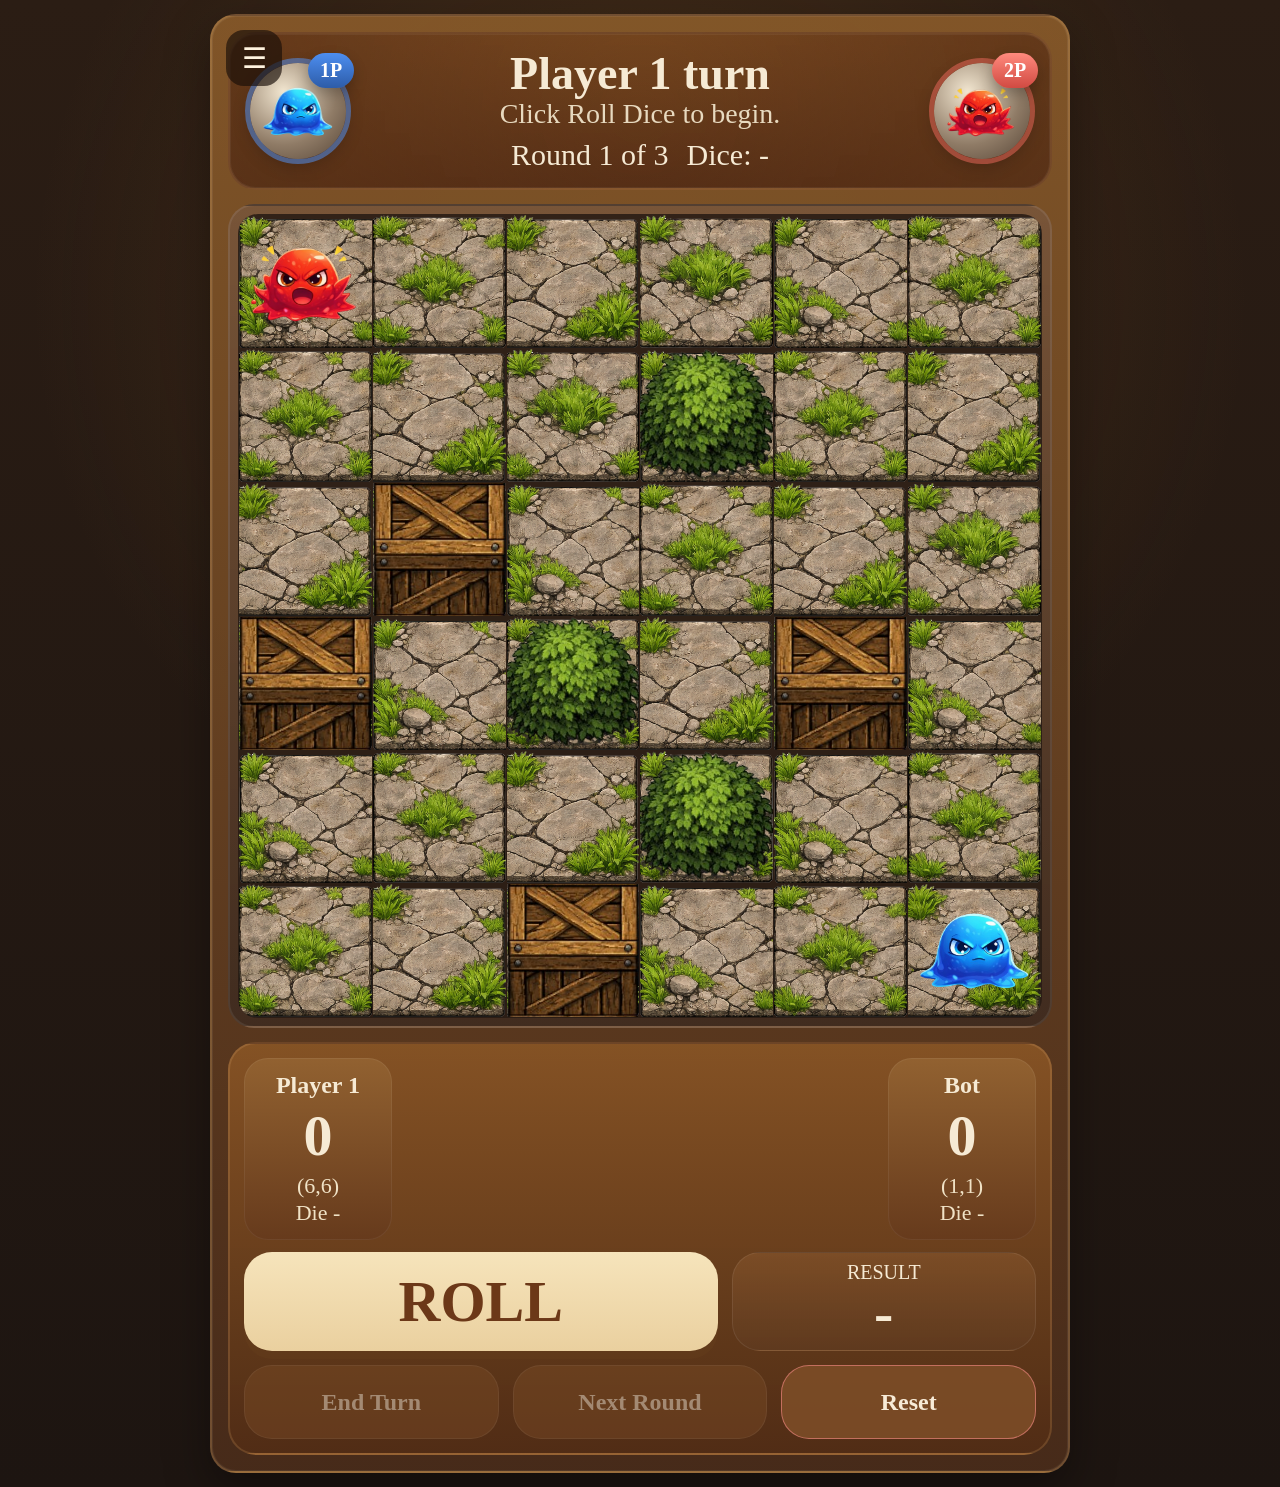
==== commit 1eccbfe2: "Update index.html" ====
--- a/index.html
+++ b/index.html
@@ -20,7 +20,6 @@
         </div>
 
         <div class="center-status">
-          <div class="hearts">❤ ❤ ❤</div>
           <div id="turnText" class="turn-text">Player 1 turn</div>
           <div id="phaseText" class="phase-text">Click Roll Dice to begin.</div>
           <div class="meta-line">
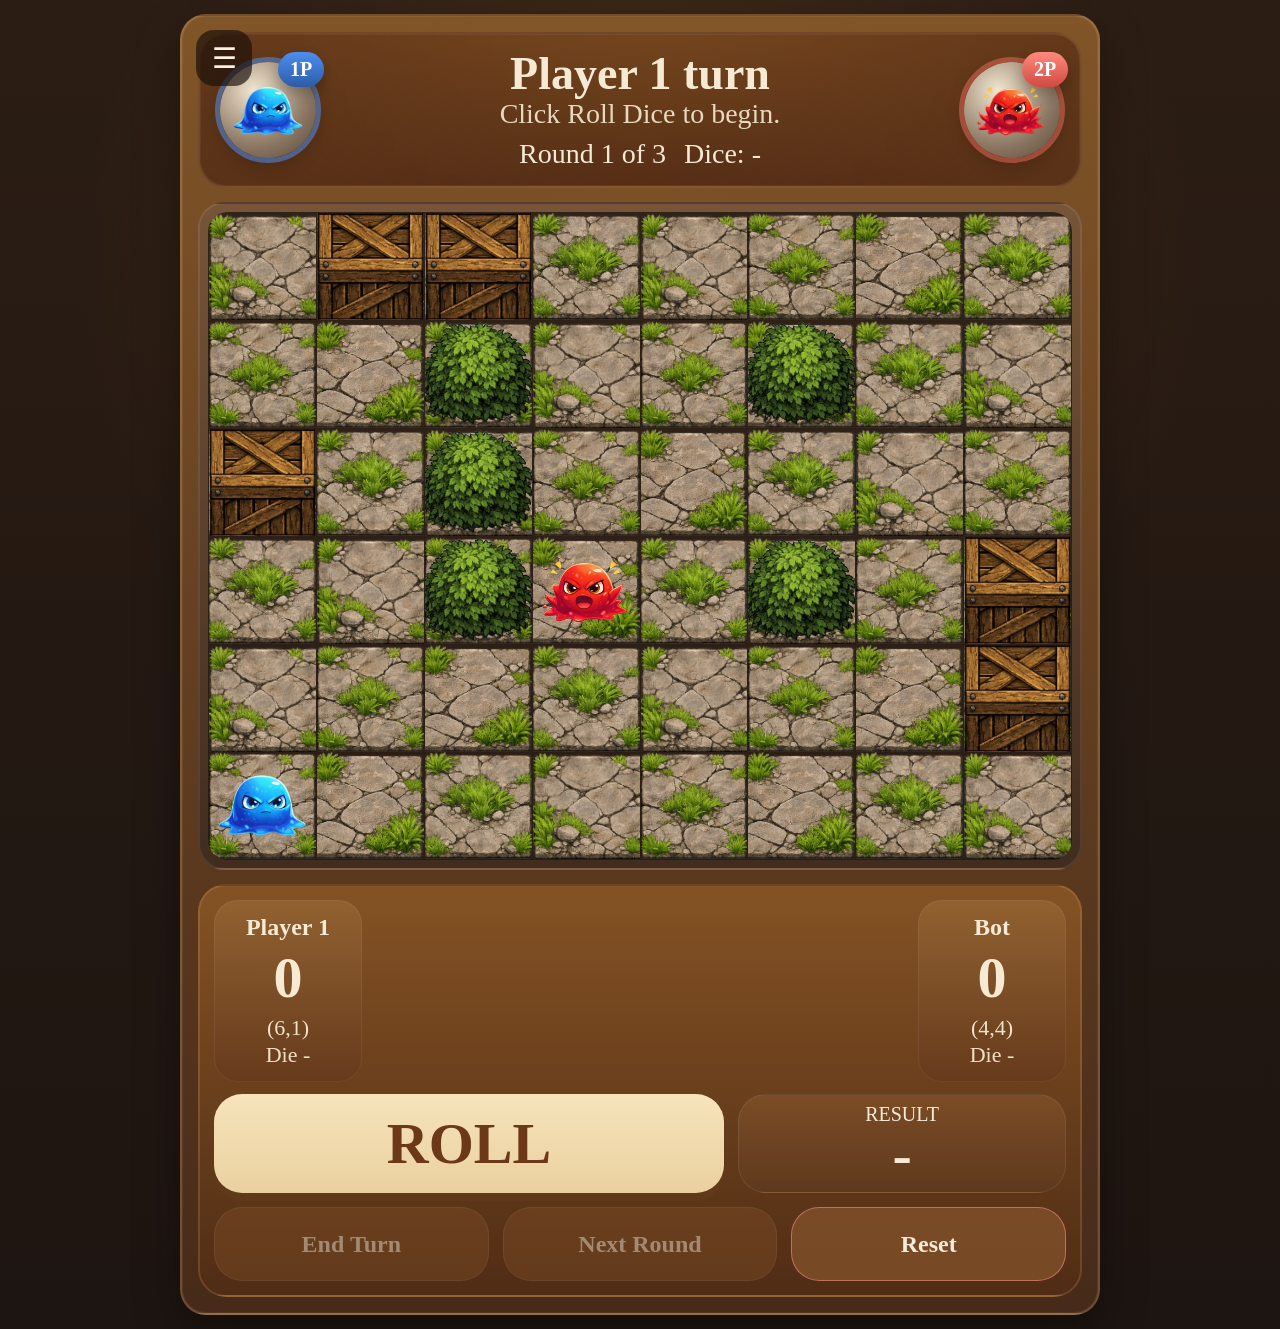
==== commit 7867e7a6: "Add files via upload" ====
--- a/index.html
+++ b/index.html
@@ -52,7 +52,7 @@
           <div class="score-card score-card-right">
             <div class="score-title">Bot</div>
             <div id="p2Score" class="score-value">0</div>
-            <div id="p2Pos" class="score-meta">(6,6)</div>
+            <div id="p2Pos" class="score-meta">(6,8)</div>
             <div id="p2Dice" class="score-meta">Die -</div>
           </div>
         </div>
--- a/style.css
+++ b/style.css
@@ -13,7 +13,7 @@
   justify-content: center;
   padding: 14px;
 }
-.app-shell { width: min(100%, 860px); }
+.app-shell { width: min(100%, 920px); }
 
 .game-frame {
   position: relative;
@@ -37,9 +37,8 @@
   font-size: 28px;
   z-index: 10;
 }
-
 .top-panel {
-  min-height: 140px;
+  min-height: 132px;
   background: radial-gradient(circle at 50% 50%, rgba(79, 39, 17, 0.4), rgba(89, 49, 23, 0.82)),
               linear-gradient(180deg, rgba(145, 92, 40, 0.92), rgba(88, 49, 24, 0.95));
   border-radius: 28px;
@@ -72,10 +71,9 @@
   background-position: center; background-repeat: no-repeat; background-size: contain;
 }
 .center-status { text-align: center; padding: 0 10px; }
-.hearts { color: #ff7167; font-size: 26px; margin-bottom: 6px; letter-spacing: 6px; }
 .turn-text { font-size: clamp(28px, 4vw, 46px); font-weight: 700; line-height: 1.05; }
 .phase-text { font-size: clamp(18px, 2.6vw, 28px); color: #efe2c8; opacity: 0.95; }
-.meta-line { display: flex; justify-content: center; gap: 18px; margin-top: 8px; font-size: clamp(18px, 2.4vw, 30px); }
+.meta-line { display: flex; justify-content: center; gap: 18px; margin-top: 8px; font-size: clamp(18px, 2.2vw, 28px); }
 
 .board-shell {
   margin-top: 14px; padding: 8px; border-radius: 26px;
@@ -84,9 +82,9 @@
 }
 .board {
   width: 100%;
-  aspect-ratio: 1 / 1;
+  aspect-ratio: 8 / 6;
   display: grid;
-  grid-template-columns: repeat(6, 1fr);
+  grid-template-columns: repeat(8, 1fr);
   grid-template-rows: repeat(6, 1fr);
   gap: 1px;
   background: rgba(40, 28, 20, 0.88);
@@ -114,14 +112,8 @@
 }
 .layer.ground { z-index: 1; }
 .layer.block { z-index: 3; }
-.layer.fx.valid {
-  z-index: 2;
-  box-shadow: inset 0 0 0 3px rgba(254, 241, 169, 0.95);
-}
-.layer.fx.selected {
-  z-index: 4;
-  box-shadow: inset 0 0 0 4px rgba(112, 182, 255, 0.98);
-}
+.layer.fx.valid { z-index: 2; box-shadow: inset 0 0 0 3px rgba(254, 241, 169, 0.95); }
+.layer.fx.selected { z-index: 4; box-shadow: inset 0 0 0 4px rgba(112, 182, 255, 0.98); }
 .layer.actor {
   z-index: 5;
   transform: scale(0.9);
@@ -129,24 +121,10 @@
   background-size: contain;
   background-repeat: no-repeat;
 }
-.layer.actor.slide-in {
-  animation: actorSlideIn 220ms cubic-bezier(0.22, 1, 0.36, 1);
-}
-.layer.actor.slide-in::after {
-  content: "";
-  position: absolute;
-  inset: 16%;
-  border-radius: 50%;
-  box-shadow: 0 0 0 0 rgba(255,255,255,0.2);
-  animation: actorLandingGlow 220ms ease-out;
-}
+.layer.actor.slide-in { animation: actorSlideIn 220ms cubic-bezier(0.22, 1, 0.36, 1); }
 @keyframes actorSlideIn {
   from { transform: translate(var(--from-x, 0), var(--from-y, 0)) scale(0.9); }
   to { transform: translate(0, 0) scale(0.9); }
-}
-@keyframes actorLandingGlow {
-  from { opacity: .5; transform: scale(.82); }
-  to { opacity: 0; transform: scale(1.18); }
 }
 
 .bottom-panel {
@@ -214,7 +192,7 @@
 @media (max-width: 640px) {
   body { padding: 8px; }
   .game-frame { padding: 10px; border-radius: 18px; }
-  .top-panel { grid-template-columns: 84px 1fr 84px; min-height: 124px; padding: 12px 10px; }
+  .top-panel { grid-template-columns: 84px 1fr 84px; min-height: 120px; padding: 12px 10px; }
   .avatar-ring { width: 74px; height: 74px; }
   .avatar-badge { font-size: 16px; min-width: 38px; }
   .avatar-image { width: 58px; height: 58px; }
@@ -225,9 +203,3 @@
   .btn { min-height: 84px; }
   .btn-secondary { min-height: 64px; font-size: 20px; }
 }
-@media (max-width: 460px) {
-  .top-panel { grid-template-columns: 72px 1fr 72px; }
-  .avatar-ring { width: 64px; height: 64px; }
-  .avatar-image { width: 50px; height: 50px; }
-  .score-card { width: 98px; }
-}
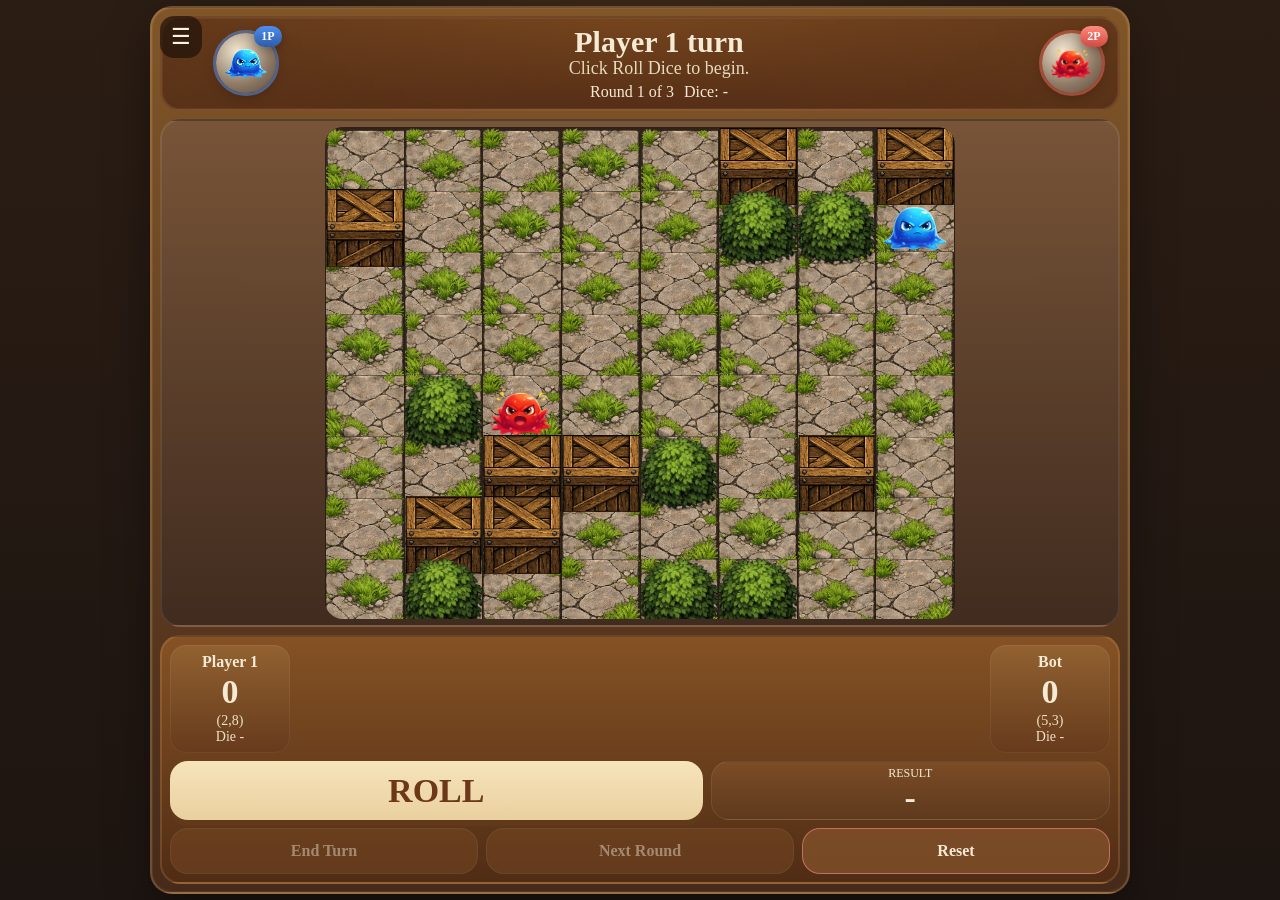
==== commit 227ec262: "Add files via upload" ====
--- a/index.html
+++ b/index.html
@@ -52,7 +52,7 @@
           <div class="score-card score-card-right">
             <div class="score-title">Bot</div>
             <div id="p2Score" class="score-value">0</div>
-            <div id="p2Pos" class="score-meta">(6,8)</div>
+            <div id="p2Pos" class="score-meta">(8,8)</div>
             <div id="p2Dice" class="score-meta">Die -</div>
           </div>
         </div>
--- a/style.css
+++ b/style.css
@@ -1,7 +1,8 @@
 * { box-sizing: border-box; }
 html, body {
   margin: 0;
-  min-height: 100%;
+  height: 100%;
+  overflow: hidden;
   background:
     radial-gradient(circle at 50% 20%, rgba(140, 90, 35, 0.28), transparent 45%),
     linear-gradient(180deg, #2b1d14 0%, #1d1511 100%);
@@ -11,84 +12,98 @@
 body {
   display: flex;
   justify-content: center;
-  padding: 14px;
-}
-.app-shell { width: min(100%, 920px); }
-
+  align-items: stretch;
+  padding: 6px;
+}
+.app-shell {
+  width: min(100%, 980px);
+  height: calc(100dvh - 12px);
+}
 .game-frame {
   position: relative;
+  height: 100%;
+  display: grid;
+  grid-template-rows: auto minmax(0, 1fr) auto;
+  gap: 8px;
   background: linear-gradient(180deg, rgba(136, 90, 42, 0.92), rgba(74, 44, 26, 0.94));
   border: 2px solid rgba(232, 184, 122, 0.25);
-  border-radius: 26px;
+  border-radius: 22px;
   box-shadow: 0 18px 45px rgba(0, 0, 0, 0.35), inset 0 0 0 1px rgba(255,255,255,0.06);
   overflow: hidden;
-  padding: 16px;
+  padding: 8px;
 }
 .menu-fab {
   position: absolute;
-  left: 14px;
-  top: 14px;
-  width: 56px;
-  height: 56px;
-  border-radius: 18px;
+  left: 8px;
+  top: 8px;
+  width: 42px;
+  height: 42px;
+  border-radius: 14px;
   border: none;
   background: rgba(25, 14, 9, 0.66);
   color: #fff3df;
-  font-size: 28px;
+  font-size: 22px;
   z-index: 10;
 }
 .top-panel {
-  min-height: 132px;
+  min-height: 88px;
   background: radial-gradient(circle at 50% 50%, rgba(79, 39, 17, 0.4), rgba(89, 49, 23, 0.82)),
               linear-gradient(180deg, rgba(145, 92, 40, 0.92), rgba(88, 49, 24, 0.95));
-  border-radius: 28px;
+  border-radius: 20px;
   border: 2px solid rgba(230, 179, 118, 0.18);
   display: grid;
-  grid-template-columns: 108px 1fr 108px;
+  grid-template-columns: 72px 1fr 72px;
   align-items: center;
-  padding: 16px 14px;
+  padding: 8px 10px 8px 48px;
   gap: 8px;
   box-shadow: inset 0 0 0 1px rgba(255,255,255,0.05);
 }
 .avatar-side { display: flex; justify-content: center; align-items: center; }
 .avatar-ring {
-  width: 96px; height: 96px; border-radius: 50%; position: relative;
+  width: 60px; height: 60px; border-radius: 50%; position: relative;
   display: grid; place-items: center;
   background: radial-gradient(circle at 35% 30%, #f2e6d0, #8f7b66 58%, #564537 100%);
-  box-shadow: 0 6px 18px rgba(0,0,0,0.24);
-}
-.avatar-ring.blue { outline: 5px solid rgba(85, 142, 233, 0.55); }
-.avatar-ring.red { outline: 5px solid rgba(230, 102, 88, 0.55); }
+  box-shadow: 0 4px 12px rgba(0,0,0,0.24);
+}
+.avatar-ring.blue { outline: 3px solid rgba(85, 142, 233, 0.55); }
+.avatar-ring.red { outline: 3px solid rgba(230, 102, 88, 0.55); }
 .avatar-badge {
-  position: absolute; top: -10px; right: -8px; min-width: 46px;
-  padding: 6px 10px; border-radius: 18px; font-size: 20px; font-weight: 700; text-align: center;
+  position: absolute; top: -7px; right: -6px; min-width: 28px;
+  padding: 3px 6px; border-radius: 12px; font-size: 12px; font-weight: 700; text-align: center;
   background: linear-gradient(180deg, #4d8ef0, #2d5ca8); color: white;
-  box-shadow: 0 6px 14px rgba(0,0,0,0.24); z-index: 2;
+  box-shadow: 0 4px 10px rgba(0,0,0,0.24); z-index: 2;
 }
 .red-badge { background: linear-gradient(180deg, #ff8a7d, #d14a42); }
 .avatar-image {
-  width: 76px; height: 76px;
+  width: 46px; height: 46px;
   background-position: center; background-repeat: no-repeat; background-size: contain;
 }
-.center-status { text-align: center; padding: 0 10px; }
-.turn-text { font-size: clamp(28px, 4vw, 46px); font-weight: 700; line-height: 1.05; }
-.phase-text { font-size: clamp(18px, 2.6vw, 28px); color: #efe2c8; opacity: 0.95; }
-.meta-line { display: flex; justify-content: center; gap: 18px; margin-top: 8px; font-size: clamp(18px, 2.2vw, 28px); }
+.center-status { text-align: center; padding: 0 4px; }
+.turn-text { font-size: clamp(20px, 3vw, 30px); font-weight: 700; line-height: 1.05; }
+.phase-text { font-size: clamp(12px, 1.8vw, 18px); color: #efe2c8; opacity: 0.95; }
+.meta-line { display: flex; justify-content: center; gap: 10px; margin-top: 4px; font-size: clamp(11px, 1.7vw, 16px); }
 
 .board-shell {
-  margin-top: 14px; padding: 8px; border-radius: 26px;
+  min-height: 0;
+  padding: 6px;
+  border-radius: 20px;
   background: linear-gradient(180deg, rgba(120, 86, 61, 0.8), rgba(62, 43, 31, 0.9));
   border: 2px solid rgba(255,255,255,0.08);
+  display: flex;
+  align-items: center;
+  justify-content: center;
+  overflow: hidden;
 }
 .board {
-  width: 100%;
-  aspect-ratio: 8 / 6;
+  width: min(100%, calc((100dvh - 270px) * 1));
+  max-height: 100%;
+  aspect-ratio: 1 / 1;
   display: grid;
   grid-template-columns: repeat(8, 1fr);
-  grid-template-rows: repeat(6, 1fr);
+  grid-template-rows: repeat(8, 1fr);
   gap: 1px;
   background: rgba(40, 28, 20, 0.88);
-  border-radius: 20px;
+  border-radius: 18px;
   padding: 1px;
   overflow: hidden;
   position: relative;
@@ -112,46 +127,47 @@
 }
 .layer.ground { z-index: 1; }
 .layer.block { z-index: 3; }
-.layer.fx.valid { z-index: 2; box-shadow: inset 0 0 0 3px rgba(254, 241, 169, 0.95); }
-.layer.fx.selected { z-index: 4; box-shadow: inset 0 0 0 4px rgba(112, 182, 255, 0.98); }
+.layer.fx.valid { z-index: 2; box-shadow: inset 0 0 0 2px rgba(254, 241, 169, 0.95); }
+.layer.fx.selected { z-index: 4; box-shadow: inset 0 0 0 3px rgba(112, 182, 255, 0.98); }
 .layer.actor {
   z-index: 5;
-  transform: scale(0.9);
+  transform: scale(0.88);
   will-change: transform;
   background-size: contain;
   background-repeat: no-repeat;
 }
 .layer.actor.slide-in { animation: actorSlideIn 220ms cubic-bezier(0.22, 1, 0.36, 1); }
 @keyframes actorSlideIn {
-  from { transform: translate(var(--from-x, 0), var(--from-y, 0)) scale(0.9); }
-  to { transform: translate(0, 0) scale(0.9); }
+  from { transform: translate(var(--from-x, 0), var(--from-y, 0)) scale(0.88); }
+  to { transform: translate(0, 0) scale(0.88); }
 }
 
 .bottom-panel {
-  margin-top: 14px;
-  border-radius: 28px;
+  border-radius: 20px;
   background: linear-gradient(180deg, rgba(135, 84, 37, 0.95), rgba(81, 45, 21, 0.96));
   border: 2px solid rgba(230, 179, 118, 0.18);
-  padding: 14px;
-}
-.score-strip { display: flex; justify-content: space-between; gap: 12px; margin-bottom: 12px; }
+  padding: 8px;
+  display: grid;
+  gap: 8px;
+}
+.score-strip { display: flex; justify-content: space-between; gap: 8px; }
 .score-card {
-  width: 148px;
-  border-radius: 24px;
-  padding: 14px 12px;
+  width: 120px;
+  border-radius: 16px;
+  padding: 8px 8px;
   background: linear-gradient(180deg, rgba(146, 98, 49, 0.96), rgba(102, 58, 28, 0.96));
   box-shadow: inset 0 0 0 1px rgba(255,255,255,0.06);
   text-align: center;
 }
 .score-card-right { margin-left: auto; }
-.score-title { font-size: 24px; font-weight: 700; }
-.score-value { font-size: 58px; line-height: 1; font-weight: 700; margin: 8px 0; }
-.score-meta { font-size: 22px; line-height: 1.2; color: #f0e2c6; }
-
-.controls { display: grid; grid-template-columns: 1.4fr .9fr; gap: 14px; }
-.controls-bottom { grid-template-columns: 1fr 1fr 1fr; margin-top: 14px; }
+.score-title { font-size: 16px; font-weight: 700; }
+.score-value { font-size: 34px; line-height: 1; font-weight: 700; margin: 4px 0; }
+.score-meta { font-size: 14px; line-height: 1.15; color: #f0e2c6; }
+
+.controls { display: grid; grid-template-columns: 1.2fr .9fr; gap: 8px; }
+.controls-bottom { grid-template-columns: 1fr 1fr 1fr; }
 .btn {
-  border: none; border-radius: 28px; min-height: 96px;
+  border: none; border-radius: 18px; min-height: 58px;
   font-family: inherit; font-weight: 700; cursor: pointer;
   transition: transform .12s ease, opacity .12s ease;
 }
@@ -159,21 +175,21 @@
 .btn:disabled { opacity: .48; cursor: not-allowed; }
 .btn-roll {
   background: linear-gradient(180deg, #f6e4bb, #ead09f);
-  color: #6c3818; font-size: clamp(34px, 5vw, 58px);
-  box-shadow: 0 8px 0 rgba(104, 65, 31, 0.28);
+  color: #6c3818; font-size: clamp(22px, 4vw, 34px);
+  box-shadow: 0 6px 0 rgba(104, 65, 31, 0.28);
 }
 .btn-secondary {
-  min-height: 74px; background: rgba(126, 79, 40, 0.86); color: #f7ebd7;
-  font-size: 24px; border: 1px solid rgba(255,255,255,0.12);
+  min-height: 46px; background: rgba(126, 79, 40, 0.86); color: #f7ebd7;
+  font-size: 16px; border: 1px solid rgba(255,255,255,0.12);
 }
 .btn-secondary.danger { border-color: rgba(255, 142, 142, 0.55); }
 .result-card {
-  min-height: 96px; border-radius: 28px;
+  min-height: 58px; border-radius: 18px;
   background: linear-gradient(180deg, rgba(126, 79, 40, 0.86), rgba(95, 58, 31, 0.9));
   display: grid; place-items: center; border: 1px solid rgba(255,255,255,0.08);
 }
-.result-label { font-size: 20px; margin-top: 8px; }
-.result-value { font-size: 58px; line-height: 1; font-weight: 700; margin-bottom: 8px; }
+.result-label { font-size: 12px; margin-top: 4px; }
+.result-value { font-size: 34px; line-height: 1; font-weight: 700; margin-bottom: 4px; }
 
 .popup-backdrop {
   position: fixed; inset: 0; background: rgba(8, 7, 8, 0.55);
@@ -181,25 +197,30 @@
 }
 .popup-backdrop.hidden { display: none; }
 .popup-card {
-  width: min(90vw, 420px); border-radius: 28px;
+  width: min(90vw, 420px); border-radius: 24px;
   background: linear-gradient(180deg, rgba(145, 92, 40, 0.98), rgba(88, 49, 24, 0.98));
-  padding: 24px; text-align: center; border: 2px solid rgba(255,255,255,0.08);
-}
-.popup-title { font-size: 40px; font-weight: 700; }
-.popup-subtitle { margin-top: 8px; font-size: 20px; }
+  padding: 20px; text-align: center; border: 2px solid rgba(255,255,255,0.08);
+}
+.popup-title { font-size: 34px; font-weight: 700; }
+.popup-subtitle { margin-top: 8px; font-size: 18px; }
 .popup-btn { width: 100%; margin-top: 16px; }
 
-@media (max-width: 640px) {
-  body { padding: 8px; }
-  .game-frame { padding: 10px; border-radius: 18px; }
-  .top-panel { grid-template-columns: 84px 1fr 84px; min-height: 120px; padding: 12px 10px; }
-  .avatar-ring { width: 74px; height: 74px; }
-  .avatar-badge { font-size: 16px; min-width: 38px; }
-  .avatar-image { width: 58px; height: 58px; }
-  .score-card { width: 110px; padding: 10px 8px; }
-  .score-title { font-size: 18px; }
-  .score-value { font-size: 42px; }
-  .score-meta { font-size: 18px; }
-  .btn { min-height: 84px; }
-  .btn-secondary { min-height: 64px; font-size: 20px; }
-}
+@media (max-height: 760px) {
+  .app-shell { height: calc(100dvh - 8px); }
+  body { padding: 4px; }
+  .game-frame { padding: 6px; gap: 6px; }
+  .top-panel { min-height: 74px; padding: 6px 8px 6px 42px; grid-template-columns: 58px 1fr 58px; }
+  .avatar-ring { width: 48px; height: 48px; }
+  .avatar-image { width: 36px; height: 36px; }
+  .turn-text { font-size: clamp(18px, 2.8vw, 24px); }
+  .phase-text { font-size: clamp(11px, 1.6vw, 15px); }
+  .score-card { width: 106px; padding: 6px; }
+  .score-title { font-size: 14px; }
+  .score-value { font-size: 28px; }
+  .score-meta { font-size: 12px; }
+  .btn { min-height: 50px; }
+  .btn-secondary { min-height: 40px; font-size: 14px; }
+  .result-card { min-height: 50px; }
+  .result-value { font-size: 28px; }
+  .board { width: min(100%, calc((100dvh - 225px) * 1)); }
+}
